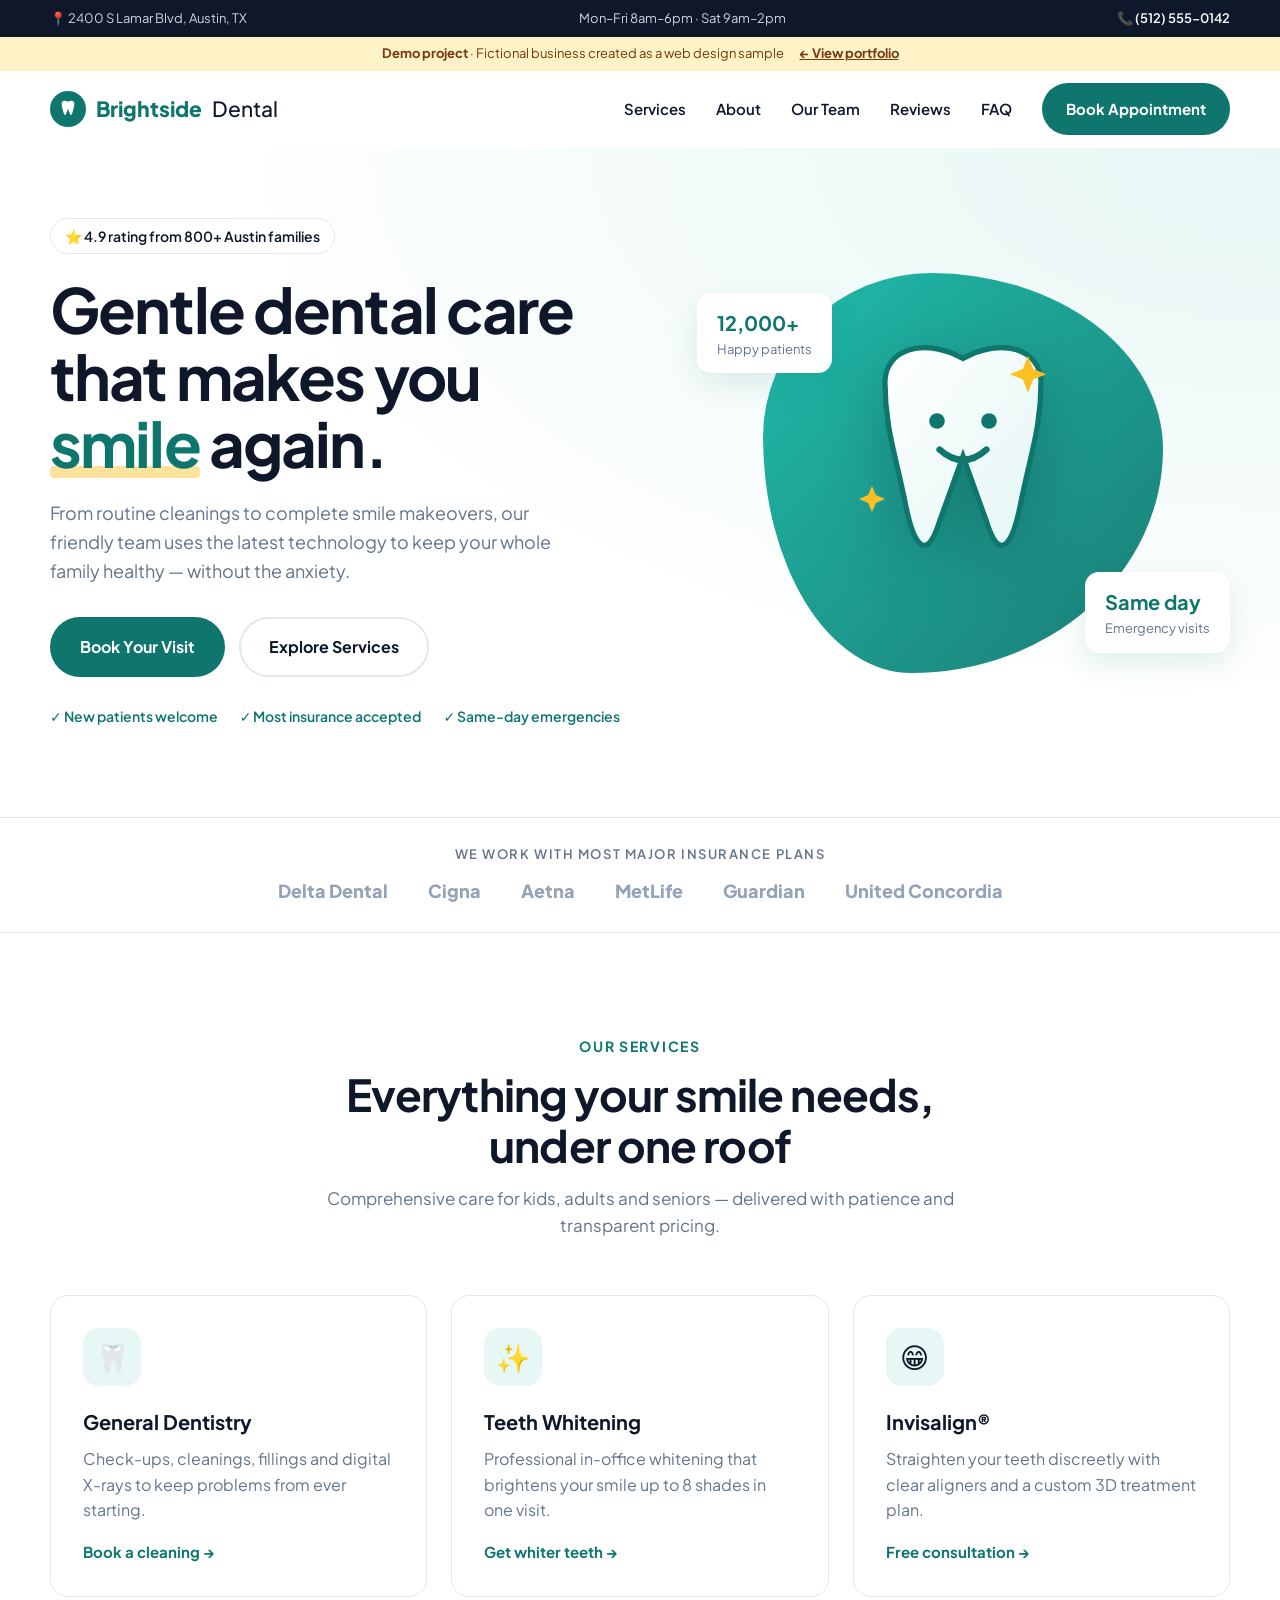
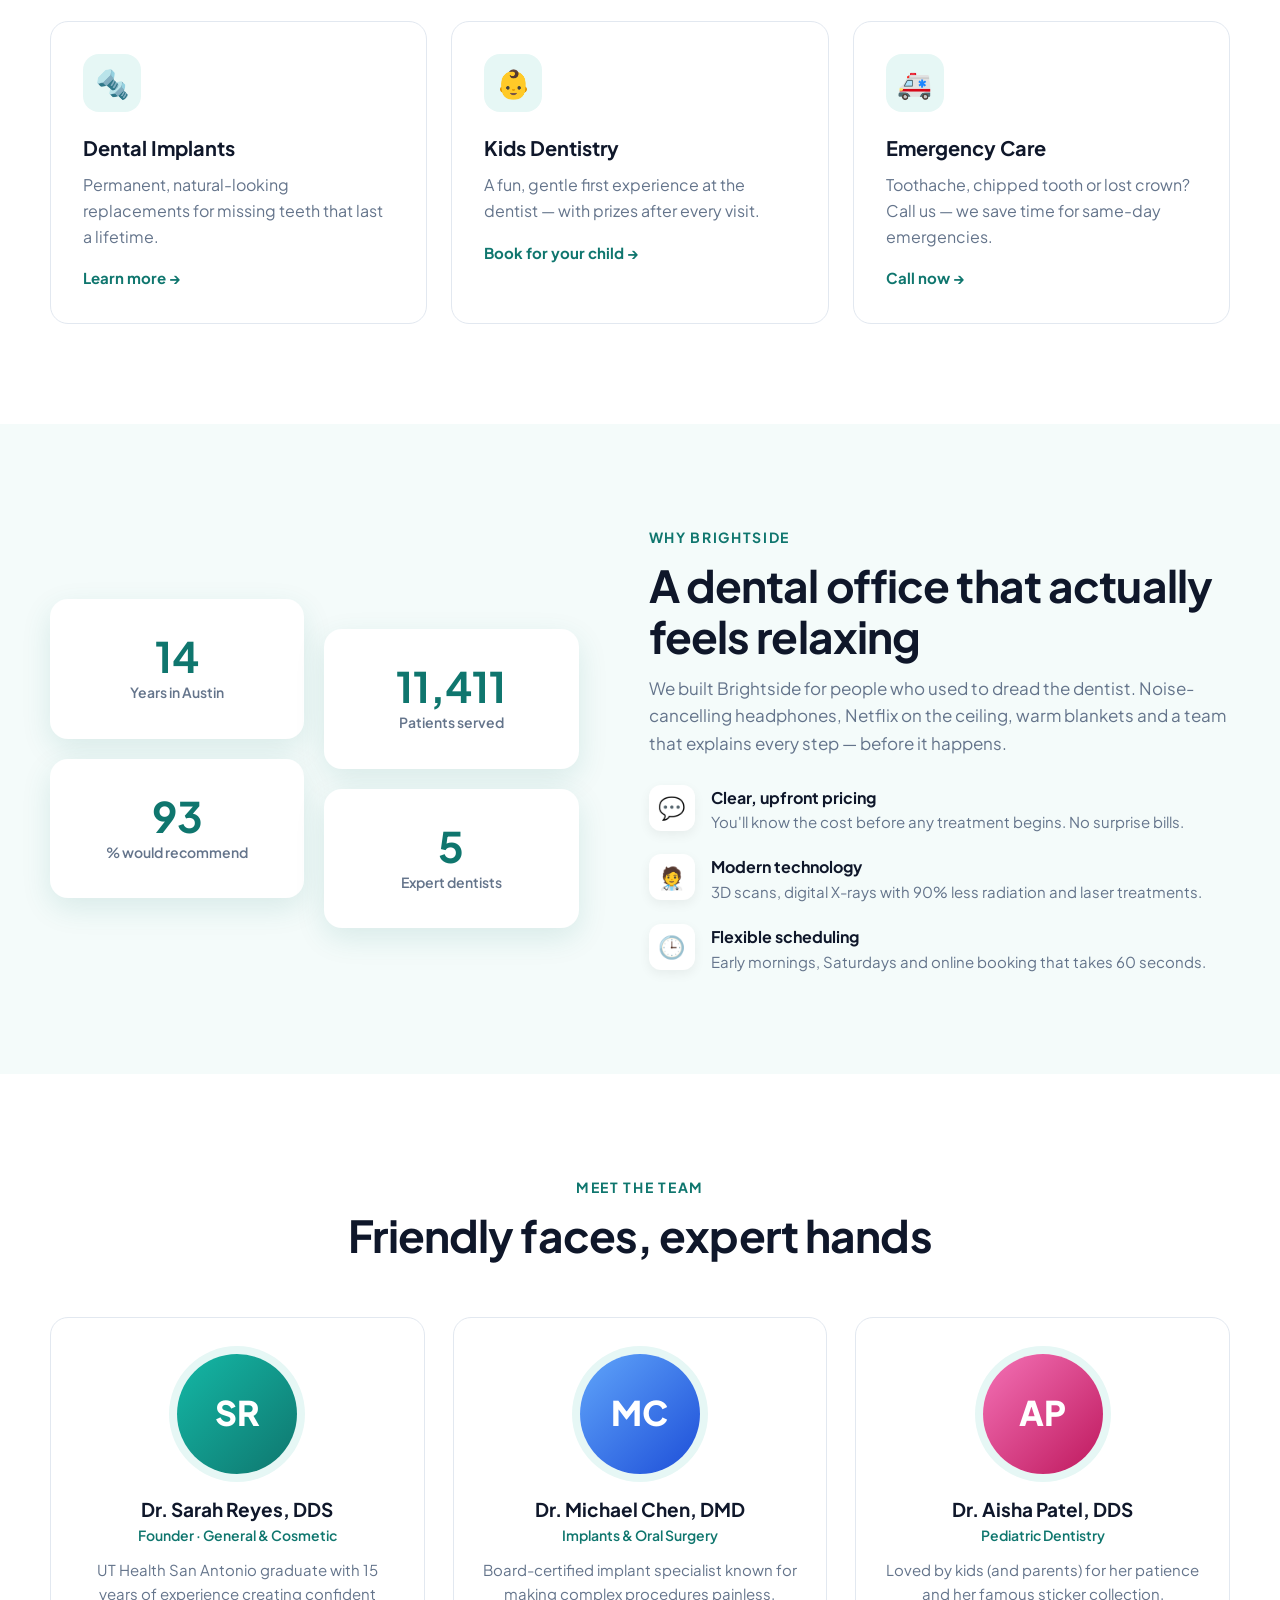
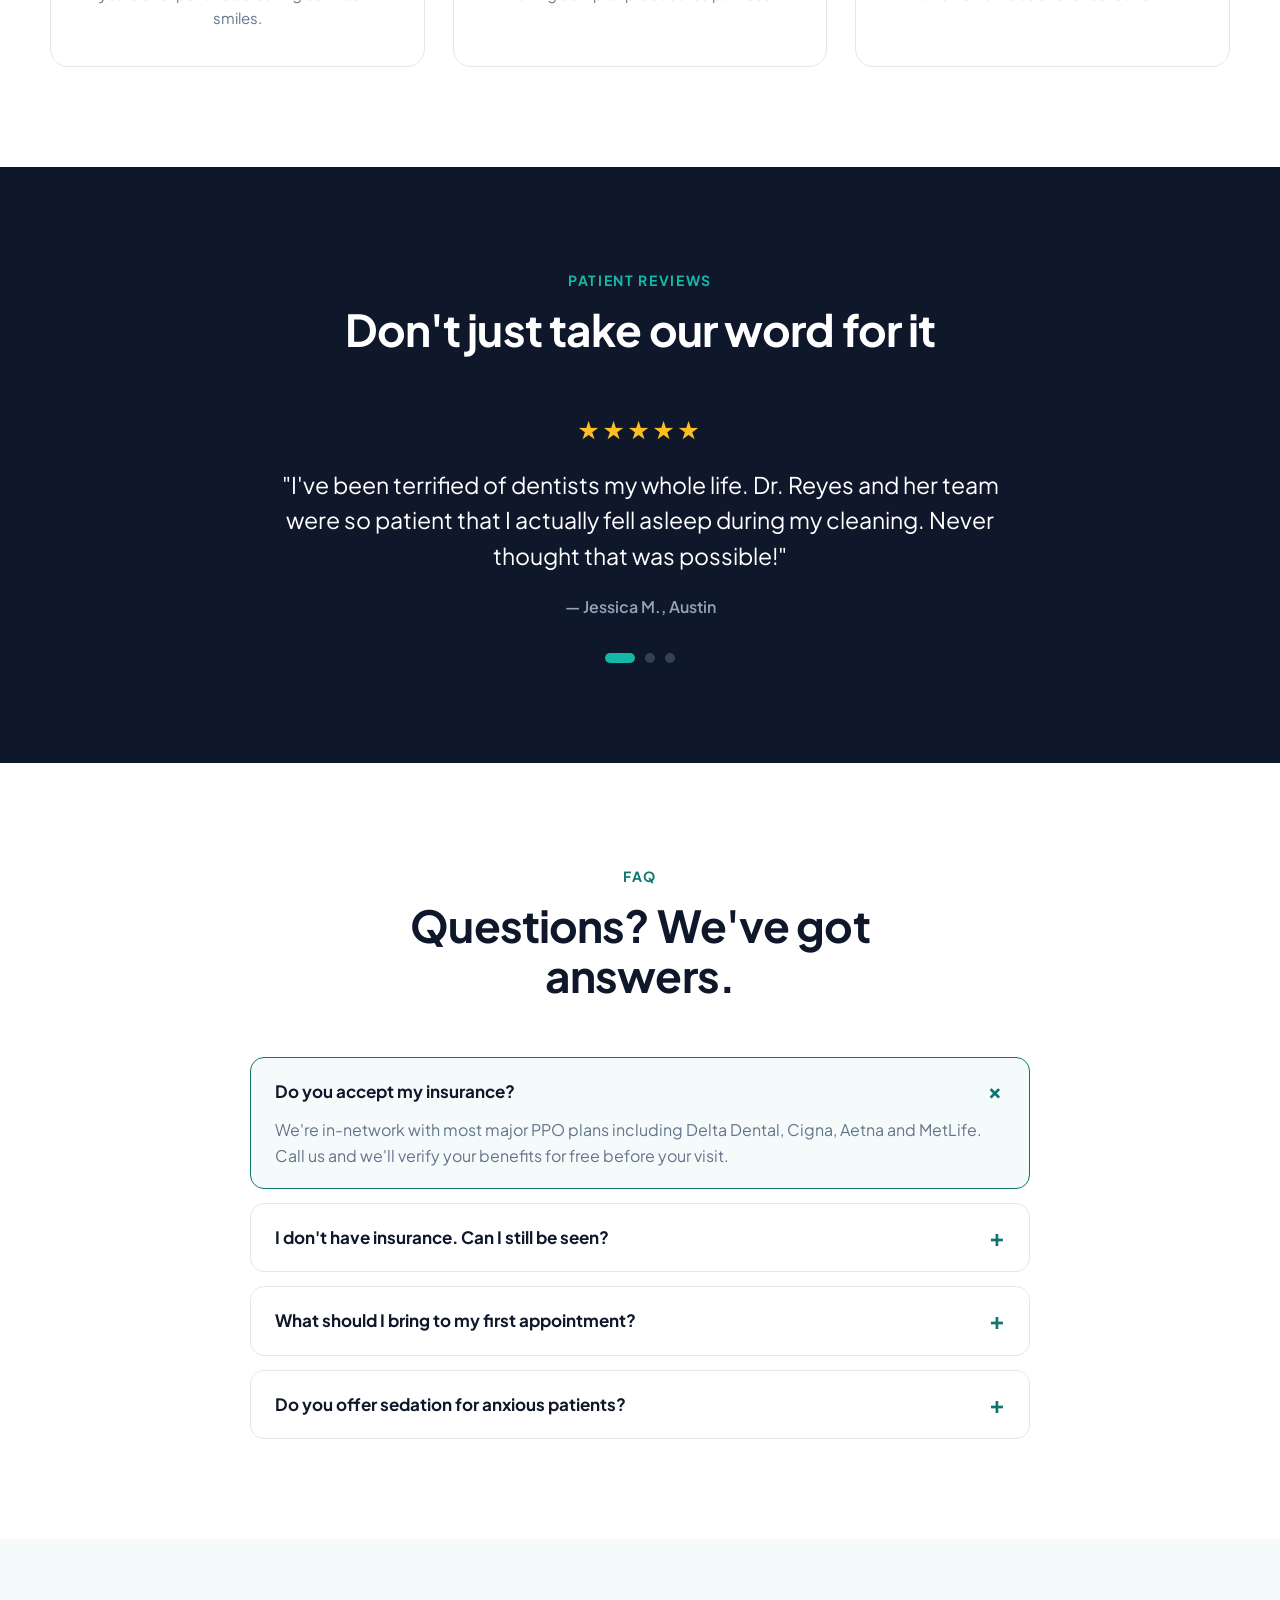
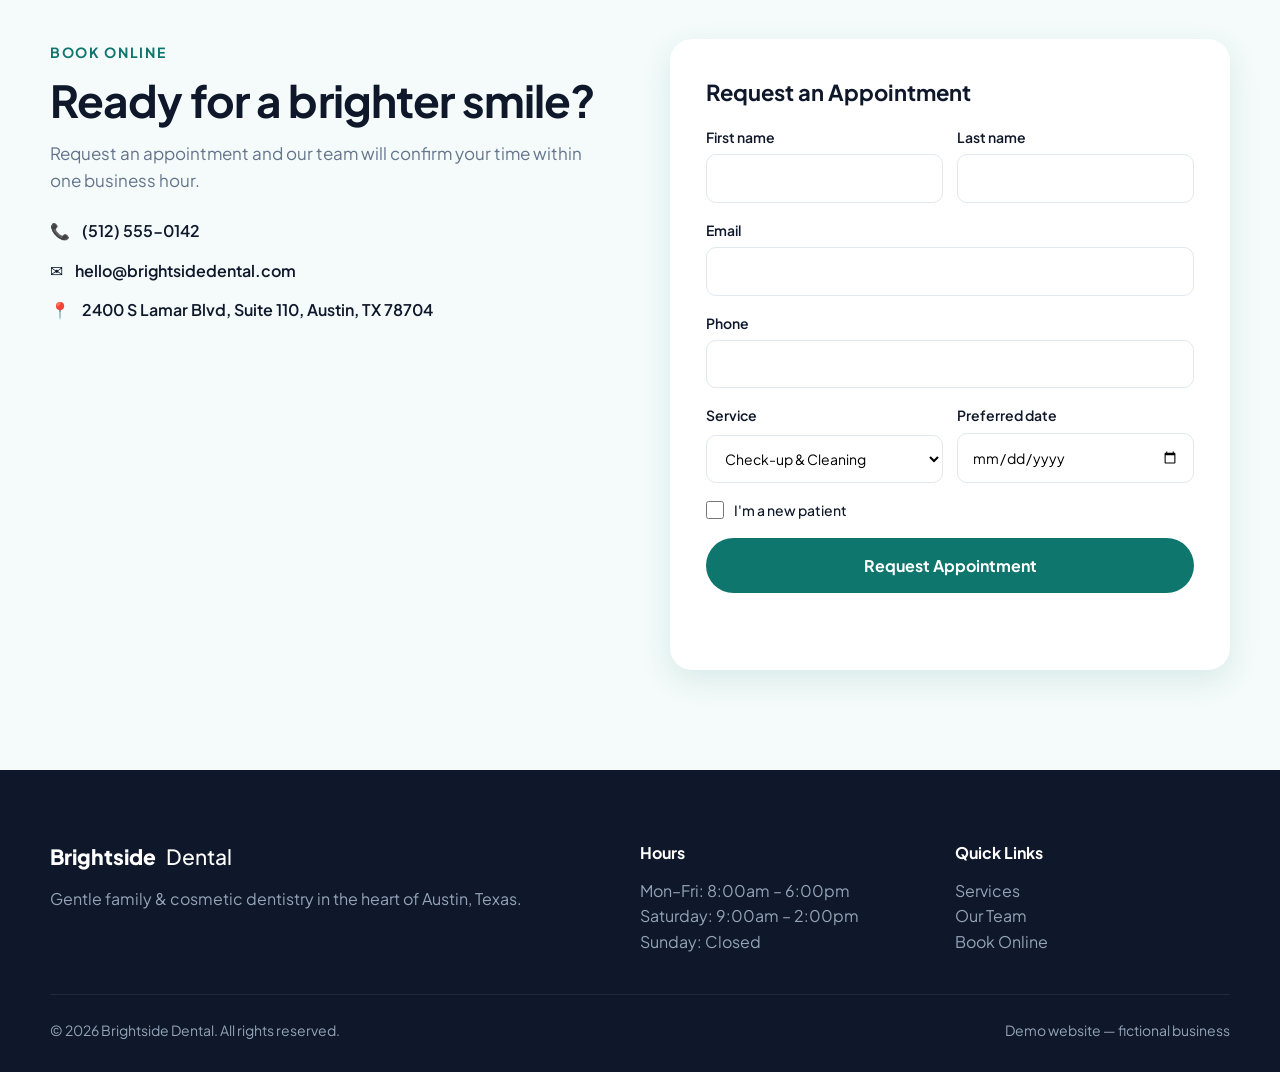
==== webpages/samples/brightside-dental/index.html @ c78c7aba "muestras" ====
<!DOCTYPE html>
<html lang="en">
<head>
  <meta charset="UTF-8">
  <meta name="viewport" content="width=device-width, initial-scale=1.0">
  <title>Brightside Dental (Demo) | Family & Cosmetic Dentist Website Sample</title>
  <meta name="robots" content="noindex">
  <meta name="description" content="Brightside Dental offers gentle family, cosmetic and emergency dentistry in Austin, Texas. Book your visit online today.">
  <link rel="preconnect" href="https://fonts.googleapis.com">
  <link rel="preconnect" href="https://fonts.gstatic.com" crossorigin>
  <link href="https://fonts.googleapis.com/css2?family=Plus+Jakarta+Sans:wght@400;500;600;700;800&display=swap" rel="stylesheet">
  <link rel="stylesheet" href="styles.css">
</head>
<body>

  <!-- Top bar -->
  <div class="topbar">
    <div class="container topbar__inner">
      <span>📍 2400 S Lamar Blvd, Austin, TX</span>
      <span>Mon–Fri 8am–6pm · Sat 9am–2pm</span>
      <a href="tel:+15125550142">📞 (512) 555-0142</a>
    </div>
  </div>

  <!-- Header -->
  <header class="header" id="header">
    <div class="demo-bar">
      <span><strong>Demo project</strong><span class="demo-bar__long"> · Fictional business created as a web design sample</span></span>
      <a href="../index.html">← View portfolio</a>
    </div>
    <div class="container header__inner">
      <a href="#" class="logo">
        <svg viewBox="0 0 40 40" aria-hidden="true"><circle cx="20" cy="20" r="20" fill="currentColor"/><path d="M13 14c0-3 3-4 7-2 4-2 7-1 7 2 0 4-1 6-2 10-1 3-2 4-3 1l-2-5-2 5c-1 3-2 2-3-1-1-4-2-6-2-10z" fill="#fff"/></svg>
        Brightside<span>Dental</span>
      </a>
      <nav class="nav" id="nav">
        <a href="#services">Services</a>
        <a href="#about">About</a>
        <a href="#team">Our Team</a>
        <a href="#reviews">Reviews</a>
        <a href="#faq">FAQ</a>
        <a href="#book" class="btn btn--primary nav__cta">Book Appointment</a>
      </nav>
      <button class="burger" id="burger" aria-label="Open menu" aria-expanded="false">
        <span></span><span></span><span></span>
      </button>
    </div>
  </header>

  <main>
    <!-- Hero -->
    <section class="hero">
      <div class="container hero__inner">
        <div class="hero__text reveal">
          <span class="pill">⭐ 4.9 rating from 800+ Austin families</span>
          <h1>Gentle dental care that makes you <em>smile</em> again.</h1>
          <p>From routine cleanings to complete smile makeovers, our friendly team uses the latest technology to keep your whole family healthy — without the anxiety.</p>
          <div class="hero__actions">
            <a href="#book" class="btn btn--primary btn--lg">Book Your Visit</a>
            <a href="#services" class="btn btn--ghost btn--lg">Explore Services</a>
          </div>
          <ul class="hero__checks">
            <li>✓ New patients welcome</li>
            <li>✓ Most insurance accepted</li>
            <li>✓ Same-day emergencies</li>
          </ul>
        </div>
        <div class="hero__visual reveal">
          <div class="hero__blob"></div>
          <svg class="hero__tooth" viewBox="0 0 200 220" aria-hidden="true">
            <defs>
              <linearGradient id="toothGrad" x1="0" y1="0" x2="1" y2="1">
                <stop offset="0" stop-color="#ffffff"/>
                <stop offset="1" stop-color="#e3f6f5"/>
              </linearGradient>
            </defs>
            <path d="M40 40c0-25 30-35 60-18 30-17 60-7 60 18 0 35-8 55-16 95-6 30-16 45-26 12l-18-50-18 50c-10 33-20 18-26-12-8-40-16-60-16-95z" fill="url(#toothGrad)" stroke="#0f766e" stroke-width="4"/>
            <circle cx="80" cy="70" r="6" fill="#0f766e"/>
            <circle cx="120" cy="70" r="6" fill="#0f766e"/>
            <path d="M82 92q18 16 36 0" fill="none" stroke="#0f766e" stroke-width="5" stroke-linecap="round"/>
            <path d="M150 20l4 10 10 4-10 4-4 10-4-10-10-4 10-4z" fill="#fbbf24"/>
            <path d="M30 120l3 7 7 3-7 3-3 7-3-7-7-3 7-3z" fill="#fbbf24"/>
          </svg>
          <div class="float-card float-card--1">
            <strong>12,000+</strong><span>Happy patients</span>
          </div>
          <div class="float-card float-card--2">
            <strong>Same day</strong><span>Emergency visits</span>
          </div>
        </div>
      </div>
    </section>

    <!-- Logos / insurance -->
    <section class="insurers">
      <div class="container">
        <p>We work with most major insurance plans</p>
        <div class="insurers__list">
          <span>Delta Dental</span><span>Cigna</span><span>Aetna</span><span>MetLife</span><span>Guardian</span><span>United Concordia</span>
        </div>
      </div>
    </section>

    <!-- Services -->
    <section class="section" id="services">
      <div class="container">
        <div class="section__head reveal">
          <span class="eyebrow">Our Services</span>
          <h2>Everything your smile needs, under one roof</h2>
          <p>Comprehensive care for kids, adults and seniors — delivered with patience and transparent pricing.</p>
        </div>
        <div class="services">
          <article class="service reveal">
            <div class="service__icon">🦷</div>
            <h3>General Dentistry</h3>
            <p>Check-ups, cleanings, fillings and digital X-rays to keep problems from ever starting.</p>
            <a href="#book">Book a cleaning →</a>
          </article>
          <article class="service reveal">
            <div class="service__icon">✨</div>
            <h3>Teeth Whitening</h3>
            <p>Professional in-office whitening that brightens your smile up to 8 shades in one visit.</p>
            <a href="#book">Get whiter teeth →</a>
          </article>
          <article class="service reveal">
            <div class="service__icon">😁</div>
            <h3>Invisalign®</h3>
            <p>Straighten your teeth discreetly with clear aligners and a custom 3D treatment plan.</p>
            <a href="#book">Free consultation →</a>
          </article>
          <article class="service reveal">
            <div class="service__icon">🔩</div>
            <h3>Dental Implants</h3>
            <p>Permanent, natural-looking replacements for missing teeth that last a lifetime.</p>
            <a href="#book">Learn more →</a>
          </article>
          <article class="service reveal">
            <div class="service__icon">👶</div>
            <h3>Kids Dentistry</h3>
            <p>A fun, gentle first experience at the dentist — with prizes after every visit.</p>
            <a href="#book">Book for your child →</a>
          </article>
          <article class="service reveal">
            <div class="service__icon">🚑</div>
            <h3>Emergency Care</h3>
            <p>Toothache, chipped tooth or lost crown? Call us — we save time for same-day emergencies.</p>
            <a href="tel:+15125550142">Call now →</a>
          </article>
        </div>
      </div>
    </section>

    <!-- About -->
    <section class="section section--tint" id="about">
      <div class="container about">
        <div class="about__stats reveal">
          <div class="stat"><strong data-count="15">0</strong><span>Years in Austin</span></div>
          <div class="stat"><strong data-count="12000">0</strong><span>Patients served</span></div>
          <div class="stat"><strong data-count="98">0</strong><span>% would recommend</span></div>
          <div class="stat"><strong data-count="6">0</strong><span>Expert dentists</span></div>
        </div>
        <div class="about__text reveal">
          <span class="eyebrow">Why Brightside</span>
          <h2>A dental office that actually feels relaxing</h2>
          <p>We built Brightside for people who used to dread the dentist. Noise-cancelling headphones, Netflix on the ceiling, warm blankets and a team that explains every step — before it happens.</p>
          <ul class="features">
            <li><span>💬</span><div><strong>Clear, upfront pricing</strong><p>You'll know the cost before any treatment begins. No surprise bills.</p></div></li>
            <li><span>🧑‍⚕️</span><div><strong>Modern technology</strong><p>3D scans, digital X-rays with 90% less radiation and laser treatments.</p></div></li>
            <li><span>🕒</span><div><strong>Flexible scheduling</strong><p>Early mornings, Saturdays and online booking that takes 60 seconds.</p></div></li>
          </ul>
        </div>
      </div>
    </section>

    <!-- Team -->
    <section class="section" id="team">
      <div class="container">
        <div class="section__head reveal">
          <span class="eyebrow">Meet the Team</span>
          <h2>Friendly faces, expert hands</h2>
        </div>
        <div class="team">
          <article class="member reveal">
            <div class="member__avatar" style="--c1:#14b8a6;--c2:#0f766e">SR</div>
            <h3>Dr. Sarah Reyes, DDS</h3>
            <span>Founder · General & Cosmetic</span>
            <p>UT Health San Antonio graduate with 15 years of experience creating confident smiles.</p>
          </article>
          <article class="member reveal">
            <div class="member__avatar" style="--c1:#60a5fa;--c2:#1d4ed8">MC</div>
            <h3>Dr. Michael Chen, DMD</h3>
            <span>Implants & Oral Surgery</span>
            <p>Board-certified implant specialist known for making complex procedures painless.</p>
          </article>
          <article class="member reveal">
            <div class="member__avatar" style="--c1:#f472b6;--c2:#be185d">AP</div>
            <h3>Dr. Aisha Patel, DDS</h3>
            <span>Pediatric Dentistry</span>
            <p>Loved by kids (and parents) for her patience and her famous sticker collection.</p>
          </article>
        </div>
      </div>
    </section>

    <!-- Reviews -->
    <section class="section section--dark" id="reviews">
      <div class="container">
        <div class="section__head reveal">
          <span class="eyebrow">Patient Reviews</span>
          <h2>Don't just take our word for it</h2>
        </div>
        <div class="slider reveal">
          <div class="slider__track" id="sliderTrack">
            <blockquote class="review">
              <div class="stars">★★★★★</div>
              <p>"I've been terrified of dentists my whole life. Dr. Reyes and her team were so patient that I actually fell asleep during my cleaning. Never thought that was possible!"</p>
              <cite>— Jessica M., Austin</cite>
            </blockquote>
            <blockquote class="review">
              <div class="stars">★★★★★</div>
              <p>"Chipped a tooth on a Saturday morning and they got me in within two hours. Professional, fast and the repair looks perfect."</p>
              <cite>— David R., Round Rock</cite>
            </blockquote>
            <blockquote class="review">
              <div class="stars">★★★★★</div>
              <p>"My kids actually ask when their next dentist visit is. Dr. Patel is amazing with children. Highly recommend for families!"</p>
              <cite>— Amanda K., South Austin</cite>
            </blockquote>
          </div>
          <div class="slider__dots" id="sliderDots"></div>
        </div>
      </div>
    </section>

    <!-- FAQ -->
    <section class="section" id="faq">
      <div class="container container--narrow">
        <div class="section__head reveal">
          <span class="eyebrow">FAQ</span>
          <h2>Questions? We've got answers.</h2>
        </div>
        <div class="faq reveal">
          <details open>
            <summary>Do you accept my insurance?</summary>
            <p>We're in-network with most major PPO plans including Delta Dental, Cigna, Aetna and MetLife. Call us and we'll verify your benefits for free before your visit.</p>
          </details>
          <details>
            <summary>I don't have insurance. Can I still be seen?</summary>
            <p>Absolutely. Our Brightside Membership Plan costs $29/month and includes two cleanings, exams, X-rays and 20% off all other treatments.</p>
          </details>
          <details>
            <summary>What should I bring to my first appointment?</summary>
            <p>A photo ID, your insurance card (if any) and a list of medications. You can also fill out your forms online after booking to save time.</p>
          </details>
          <details>
            <summary>Do you offer sedation for anxious patients?</summary>
            <p>Yes. We offer nitrous oxide ("laughing gas") and oral sedation options so you can stay calm and comfortable throughout your treatment.</p>
          </details>
        </div>
      </div>
    </section>

    <!-- Booking -->
    <section class="section section--tint" id="book">
      <div class="container booking">
        <div class="booking__info reveal">
          <span class="eyebrow">Book Online</span>
          <h2>Ready for a brighter smile?</h2>
          <p>Request an appointment and our team will confirm your time within one business hour.</p>
          <ul class="contact-list">
            <li><span>📞</span><a href="tel:+15125550142">(512) 555-0142</a></li>
            <li><span>✉️</span><a href="mailto:hello@brightsidedental.com">hello@brightsidedental.com</a></li>
            <li><span>📍</span>2400 S Lamar Blvd, Suite 110, Austin, TX 78704</li>
          </ul>
          <iframe class="map" title="Brightside Dental location" loading="lazy" src="https://maps.google.com/maps?q=2400%20S%20Lamar%20Blvd%20Austin%20TX&z=14&output=embed"></iframe>
        </div>
        <form class="form reveal" id="bookingForm" novalidate>
          <h3>Request an Appointment</h3>
          <div class="form__row">
            <label>First name<input type="text" name="first" required></label>
            <label>Last name<input type="text" name="last" required></label>
          </div>
          <label>Email<input type="email" name="email" required></label>
          <label>Phone<input type="tel" name="phone" required></label>
          <div class="form__row">
            <label>Service
              <select name="service">
                <option>Check-up & Cleaning</option>
                <option>Teeth Whitening</option>
                <option>Invisalign Consultation</option>
                <option>Dental Implants</option>
                <option>Kids Dentistry</option>
                <option>Emergency</option>
              </select>
            </label>
            <label>Preferred date<input type="date" name="date"></label>
          </div>
          <label class="check"><input type="checkbox" name="new"> I'm a new patient</label>
          <button type="submit" class="btn btn--primary btn--lg btn--block">Request Appointment</button>
          <p class="form__msg" id="formMsg" role="status"></p>
        </form>
      </div>
    </section>
  </main>

  <footer class="footer">
    <div class="container footer__inner">
      <div>
        <a href="#" class="logo logo--light">Brightside<span>Dental</span></a>
        <p>Gentle family & cosmetic dentistry in the heart of Austin, Texas.</p>
      </div>
      <div>
        <h4>Hours</h4>
        <p>Mon–Fri: 8:00am – 6:00pm<br>Saturday: 9:00am – 2:00pm<br>Sunday: Closed</p>
      </div>
      <div>
        <h4>Quick Links</h4>
        <p><a href="#services">Services</a><br><a href="#team">Our Team</a><br><a href="#book">Book Online</a></p>
      </div>
    </div>
    <div class="container footer__bottom">
      <span>© <span id="year"></span> Brightside Dental. All rights reserved.</span>
      <span>Demo website — fictional business</span>
    </div>
  </footer>

  <a href="#book" class="mobile-cta">Book Appointment</a>

  <script src="script.js"></script>
</body>
</html>
---- webpages/samples/brightside-dental/styles.css ----
:root {
  --primary: #0f766e;
  --primary-light: #14b8a6;
  --primary-soft: #e6f7f5;
  --accent: #fbbf24;
  --ink: #0f172a;
  --muted: #64748b;
  --line: #e2e8f0;
  --bg: #ffffff;
  --tint: #f4fbfa;
  --radius: 18px;
  --shadow: 0 10px 30px rgba(15, 118, 110, 0.12);
}

*, *::before, *::after { box-sizing: border-box; margin: 0; padding: 0; }
html { scroll-behavior: smooth; scroll-padding-top: 114px; }
body {
  font-family: "Plus Jakarta Sans", system-ui, sans-serif;
  color: var(--ink);
  background: var(--bg);
  line-height: 1.6;
  -webkit-font-smoothing: antialiased;
}
img, svg { display: block; max-width: 100%; }
a { color: inherit; text-decoration: none; }

.container { width: min(1180px, 100% - 40px); margin-inline: auto; }
.container--narrow { width: min(780px, 100% - 40px); }

/* Buttons */
.btn {
  display: inline-flex; align-items: center; justify-content: center;
  padding: 12px 22px; border-radius: 999px; font-weight: 700; font-size: 15px;
  border: 2px solid transparent; cursor: pointer; transition: .25s; font-family: inherit;
}
.btn--primary { background: var(--primary); color: #fff; }
.btn--primary:hover { background: #0b5e58; transform: translateY(-2px); box-shadow: var(--shadow); }
.btn--ghost { border-color: var(--line); background: #fff; }
.btn--ghost:hover { border-color: var(--primary); color: var(--primary); }
.btn--lg { padding: 15px 28px; font-size: 16px; }
.btn--block { width: 100%; }

/* Demo notice */
.demo-bar { display: flex; justify-content: center; align-items: center; gap: 16px; min-height: 34px; padding: 6px 16px; background: #fef3c7; color: #78350f; font-size: 13px; text-align: center; }
.demo-bar a { font-weight: 700; text-decoration: underline; white-space: nowrap; }

/* Top bar */
.topbar { background: var(--ink); color: #cbd5e1; font-size: 13px; }
.topbar__inner { display: flex; justify-content: space-between; gap: 16px; padding: 8px 0; flex-wrap: wrap; }
.topbar a { color: #fff; font-weight: 600; }

/* Header */
.header { position: sticky; top: 0; z-index: 50; background: rgba(255,255,255,.9); backdrop-filter: blur(12px); border-bottom: 1px solid transparent; transition: .3s; }
.header.scrolled { border-color: var(--line); box-shadow: 0 4px 20px rgba(0,0,0,.05); }
.header__inner { display: flex; align-items: center; justify-content: space-between; height: 76px; }
.logo { display: flex; align-items: center; gap: 10px; font-weight: 800; font-size: 21px; color: var(--primary); }
.logo svg { width: 36px; height: 36px; }
.logo span { color: var(--ink); font-weight: 500; }
.logo--light, .logo--light span { color: #fff; }
.nav { display: flex; align-items: center; gap: 30px; font-weight: 600; font-size: 15px; }
.nav a:not(.btn):hover { color: var(--primary); }
.burger { display: none; background: none; border: 0; cursor: pointer; padding: 8px; }
.burger span { display: block; width: 24px; height: 2px; background: var(--ink); margin: 5px 0; transition: .3s; }
.burger.open span:nth-child(1) { transform: translateY(7px) rotate(45deg); }
.burger.open span:nth-child(2) { opacity: 0; }
.burger.open span:nth-child(3) { transform: translateY(-7px) rotate(-45deg); }

/* Hero */
.hero { padding: 70px 0 90px; background: radial-gradient(ellipse at top right, var(--primary-soft), transparent 60%); overflow: hidden; }
.hero__inner { display: grid; grid-template-columns: 1.1fr 1fr; gap: 60px; align-items: center; }
.pill { display: inline-block; background: #fff; border: 1px solid var(--line); padding: 6px 14px; border-radius: 999px; font-size: 14px; font-weight: 600; margin-bottom: 22px; }
.hero h1 { font-size: clamp(38px, 5.2vw, 62px); line-height: 1.08; letter-spacing: -0.03em; margin-bottom: 22px; position: relative; z-index: 0; }
.hero h1 em { font-style: normal; color: var(--primary); position: relative; }
.hero h1 em::after { content: ""; position: absolute; left: 0; right: 0; bottom: 4px; height: 12px; background: var(--accent); opacity: .45; z-index: -1; border-radius: 4px; }
.hero p { font-size: 18px; color: var(--muted); max-width: 540px; margin-bottom: 32px; }
.hero__actions { display: flex; gap: 14px; flex-wrap: wrap; margin-bottom: 28px; }
.hero__checks { display: flex; gap: 22px; flex-wrap: wrap; list-style: none; font-weight: 600; font-size: 14px; color: var(--primary); }
.hero__visual { position: relative; display: grid; place-items: center; min-height: 440px; }
.hero__blob { position: absolute; width: 400px; height: 400px; background: linear-gradient(135deg, var(--primary-light), var(--primary)); border-radius: 42% 58% 63% 37% / 41% 44% 56% 59%; animation: morph 10s ease-in-out infinite; opacity: .95; }
.hero__tooth { position: relative; width: 260px; animation: float 5s ease-in-out infinite; filter: drop-shadow(0 20px 30px rgba(0,0,0,.18)); }
.float-card { position: absolute; background: #fff; padding: 14px 20px; border-radius: 14px; box-shadow: var(--shadow); display: flex; flex-direction: column; animation: float 6s ease-in-out infinite; }
.float-card strong { font-size: 20px; color: var(--primary); }
.float-card span { font-size: 13px; color: var(--muted); }
.float-card--1 { top: 40px; left: 0; }
.float-card--2 { bottom: 40px; right: 0; animation-delay: -3s; }

@keyframes morph {
  0%, 100% { border-radius: 42% 58% 63% 37% / 41% 44% 56% 59%; }
  50% { border-radius: 58% 42% 37% 63% / 56% 59% 41% 44%; }
}
@keyframes float { 0%, 100% { transform: translateY(0); } 50% { transform: translateY(-14px); } }

/* Insurers */
.insurers { border-block: 1px solid var(--line); padding: 26px 0; text-align: center; }
.insurers p { font-size: 13px; text-transform: uppercase; letter-spacing: .12em; color: var(--muted); margin-bottom: 12px; font-weight: 600; }
.insurers__list { display: flex; justify-content: center; gap: 40px; flex-wrap: wrap; font-weight: 800; font-size: 18px; color: #94a3b8; }

/* Sections */
.section { padding: 100px 0; }
.section--tint { background: var(--tint); }
.section--dark { background: var(--ink); color: #fff; }
.section__head { text-align: center; max-width: 640px; margin: 0 auto 56px; }
.eyebrow { display: inline-block; color: var(--primary); font-weight: 700; font-size: 14px; text-transform: uppercase; letter-spacing: .12em; margin-bottom: 12px; }
.section--dark .eyebrow { color: var(--primary-light); }
h2 { font-size: clamp(30px, 3.6vw, 44px); line-height: 1.15; letter-spacing: -0.02em; margin-bottom: 14px; }
.section__head p { color: var(--muted); font-size: 17px; }

/* Services */
.services { display: grid; grid-template-columns: repeat(3, 1fr); gap: 24px; }
.service { padding: 32px; border: 1px solid var(--line); border-radius: var(--radius); transition: .3s; background: #fff; }
.service:hover { transform: translateY(-6px); box-shadow: var(--shadow); border-color: transparent; }
.service__icon { width: 58px; height: 58px; display: grid; place-items: center; font-size: 28px; background: var(--primary-soft); border-radius: 16px; margin-bottom: 20px; }
.service h3 { font-size: 20px; margin-bottom: 8px; }
.service p { color: var(--muted); margin-bottom: 16px; }
.service a { font-weight: 700; color: var(--primary); font-size: 15px; }

/* About */
.about { display: grid; grid-template-columns: 1fr 1.1fr; gap: 70px; align-items: center; }
.about__stats { display: grid; grid-template-columns: 1fr 1fr; gap: 20px; }
.stat { background: #fff; padding: 34px 24px; border-radius: var(--radius); box-shadow: var(--shadow); text-align: center; }
.stat:nth-child(even) { transform: translateY(30px); }
.stat strong { display: block; font-size: 42px; color: var(--primary); line-height: 1.1; }
.stat span { color: var(--muted); font-weight: 600; font-size: 14px; }
.about__text > p { color: var(--muted); font-size: 17px; margin-bottom: 28px; }
.features { list-style: none; display: grid; gap: 20px; }
.features li { display: flex; gap: 16px; }
.features li > span { flex: none; width: 46px; height: 46px; display: grid; place-items: center; background: #fff; border-radius: 12px; font-size: 22px; box-shadow: 0 4px 12px rgba(0,0,0,.06); }
.features p { color: var(--muted); font-size: 15px; }

/* Team */
.team { display: grid; grid-template-columns: repeat(3, 1fr); gap: 28px; }
.member { text-align: center; padding: 36px 28px; border-radius: var(--radius); border: 1px solid var(--line); }
.member__avatar { width: 120px; height: 120px; margin: 0 auto 20px; border-radius: 50%; display: grid; place-items: center; font-size: 34px; font-weight: 800; color: #fff; background: linear-gradient(135deg, var(--c1), var(--c2)); box-shadow: 0 0 0 8px var(--primary-soft); }
.member h3 { font-size: 19px; }
.member span { display: block; color: var(--primary); font-weight: 600; font-size: 14px; margin-bottom: 12px; }
.member p { color: var(--muted); font-size: 15px; }

/* Reviews slider */
.slider { max-width: 760px; margin: 0 auto; overflow: hidden; }
.slider__track { display: flex; transition: transform .6s cubic-bezier(.65,0,.35,1); }
.review { flex: 0 0 100%; text-align: center; padding: 0 20px; }
.stars { color: var(--accent); font-size: 24px; letter-spacing: 4px; margin-bottom: 18px; }
.review p { font-size: clamp(18px, 2.2vw, 23px); line-height: 1.55; margin-bottom: 20px; }
.review cite { color: #94a3b8; font-style: normal; font-weight: 600; }
.slider__dots { display: flex; justify-content: center; gap: 10px; margin-top: 34px; }
.slider__dots button { width: 10px; height: 10px; border-radius: 999px; border: 0; background: #334155; cursor: pointer; transition: .3s; }
.slider__dots button.active { width: 30px; background: var(--primary-light); }

/* FAQ */
.faq { display: grid; gap: 14px; }
.faq details { border: 1px solid var(--line); border-radius: 14px; padding: 20px 24px; transition: .3s; }
.faq details[open] { border-color: var(--primary); background: var(--tint); }
.faq summary { font-weight: 700; font-size: 17px; cursor: pointer; list-style: none; display: flex; justify-content: space-between; gap: 12px; }
.faq summary::-webkit-details-marker { display: none; }
.faq summary::after { content: "+"; font-size: 24px; line-height: 1; color: var(--primary); transition: .3s; }
.faq details[open] summary::after { transform: rotate(45deg); }
.faq details p { color: var(--muted); margin-top: 12px; }

/* Booking */
.booking { display: grid; grid-template-columns: 1fr 1fr; gap: 60px; align-items: start; }
.booking__info > p { color: var(--muted); font-size: 17px; margin-bottom: 24px; }
.contact-list { list-style: none; display: grid; gap: 14px; margin-bottom: 26px; font-weight: 600; }
.contact-list li { display: flex; gap: 12px; align-items: center; }
.contact-list a:hover { color: var(--primary); }
.map { width: 100%; height: 240px; border: 0; border-radius: var(--radius); }
.form { background: #fff; padding: 36px; border-radius: 22px; box-shadow: var(--shadow); display: grid; gap: 16px; }
.form h3 { font-size: 22px; }
.form label { display: grid; gap: 6px; font-weight: 600; font-size: 14px; }
.form input, .form select { font: inherit; font-weight: 400; padding: 12px 14px; border: 1.5px solid var(--line); border-radius: 10px; background: #fff; transition: .2s; width: 100%; }
.form input:focus, .form select:focus { outline: none; border-color: var(--primary); box-shadow: 0 0 0 4px var(--primary-soft); }
.form input.invalid { border-color: #ef4444; }
.form__row { display: grid; grid-template-columns: 1fr 1fr; gap: 14px; }
.form .check { display: flex; align-items: center; gap: 10px; font-weight: 500; }
.form .check input { width: 18px; height: 18px; accent-color: var(--primary); }
.form__msg { text-align: center; font-weight: 600; min-height: 1.6em; }
.form__msg.ok { color: var(--primary); }
.form__msg.err { color: #ef4444; }

/* Footer */
.footer { background: var(--ink); color: #94a3b8; padding: 70px 0 30px; }
.footer__inner { display: grid; grid-template-columns: 2fr 1fr 1fr; gap: 40px; padding-bottom: 40px; border-bottom: 1px solid #1e293b; }
.footer .logo { margin-bottom: 12px; }
.footer h4 { color: #fff; margin-bottom: 12px; }
.footer a:hover { color: #fff; }
.footer__bottom { display: flex; justify-content: space-between; gap: 12px; flex-wrap: wrap; padding-top: 24px; font-size: 14px; }

.mobile-cta { display: none; }

/* Reveal on scroll */
.reveal { opacity: 0; transform: translateY(30px); transition: opacity .8s ease, transform .8s ease; }
.reveal.visible { opacity: 1; transform: none; }

/* Responsive */
@media (max-width: 960px) {
  .hero__inner, .about, .booking { grid-template-columns: 1fr; }
  .hero__visual { min-height: 380px; }
  .hero__blob { width: 320px; height: 320px; }
  .services, .team { grid-template-columns: 1fr 1fr; }
  .footer__inner { grid-template-columns: 1fr 1fr; }
  .footer__inner > div:first-child { grid-column: 1 / -1; }
}

@media (max-width: 760px) {
  .topbar__inner span:nth-child(2) { display: none; }
  .demo-bar__long { display: none; }
  .burger { display: block; }
  .nav {
    position: fixed; inset: 110px 0 auto 0; background: #fff; flex-direction: column; align-items: stretch;
    gap: 0; padding: 12px 20px 24px; border-bottom: 1px solid var(--line);
    opacity: 0; visibility: hidden; transform: translateY(-12px);
    transition: opacity .3s ease, transform .3s ease, visibility .3s;
    box-shadow: 0 20px 30px rgba(0,0,0,.08);
  }
  .nav.open { opacity: 1; visibility: visible; transform: none; }
  .nav a:not(.btn) { padding: 14px 0; border-bottom: 1px solid var(--line); }
  .nav__cta { margin-top: 16px; }
  .section { padding: 72px 0; }
  .services, .team, .form__row { grid-template-columns: 1fr; }
  .stat:nth-child(even) { transform: none; }
  .form { padding: 26px 20px; }
  .footer__inner { grid-template-columns: 1fr; }
  .footer { padding-bottom: 90px; }
  .mobile-cta {
    display: block; position: fixed; left: 16px; right: 16px; bottom: 16px; z-index: 40;
    background: var(--primary); color: #fff; text-align: center; padding: 15px; border-radius: 999px;
    font-weight: 700; box-shadow: 0 10px 30px rgba(0,0,0,.25);
  }
}

@media (prefers-reduced-motion: reduce) {
  *, *::before, *::after { animation: none !important; transition: none !important; }
  .reveal { opacity: 1; transform: none; }
}
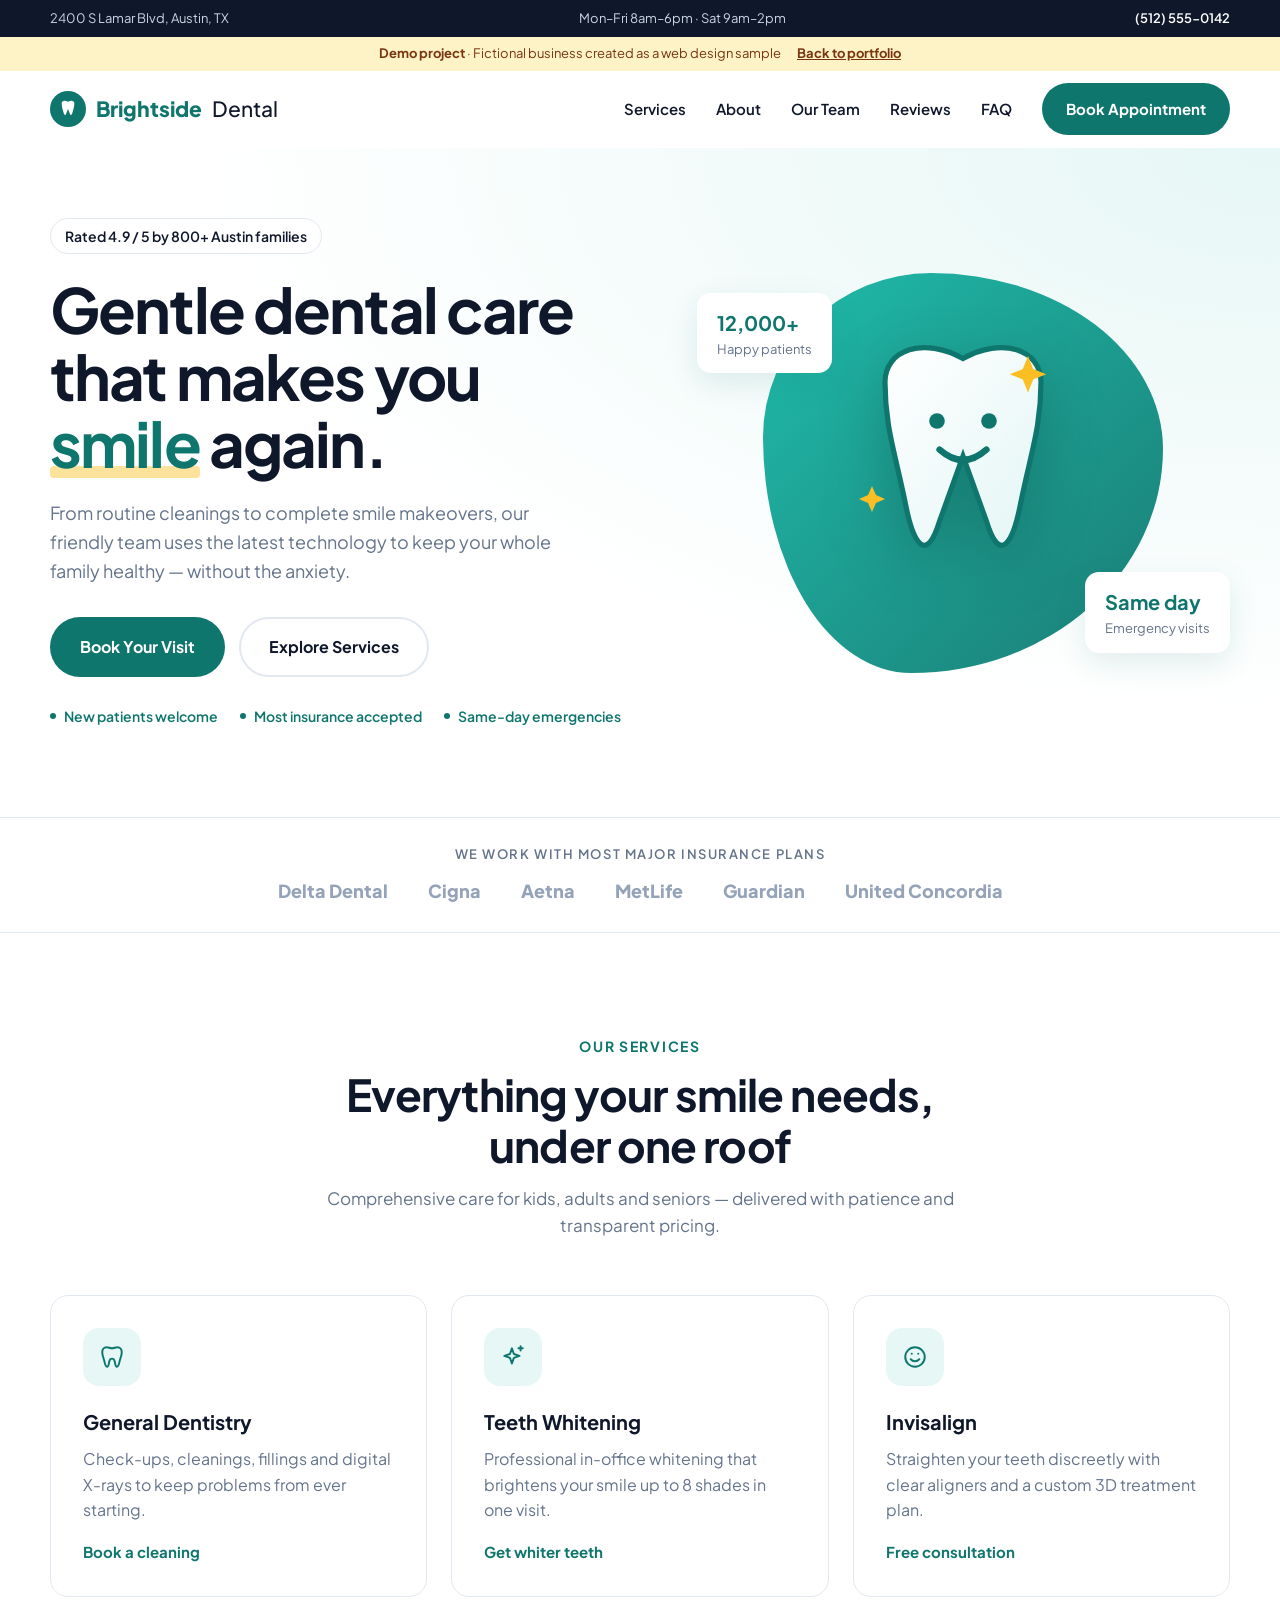
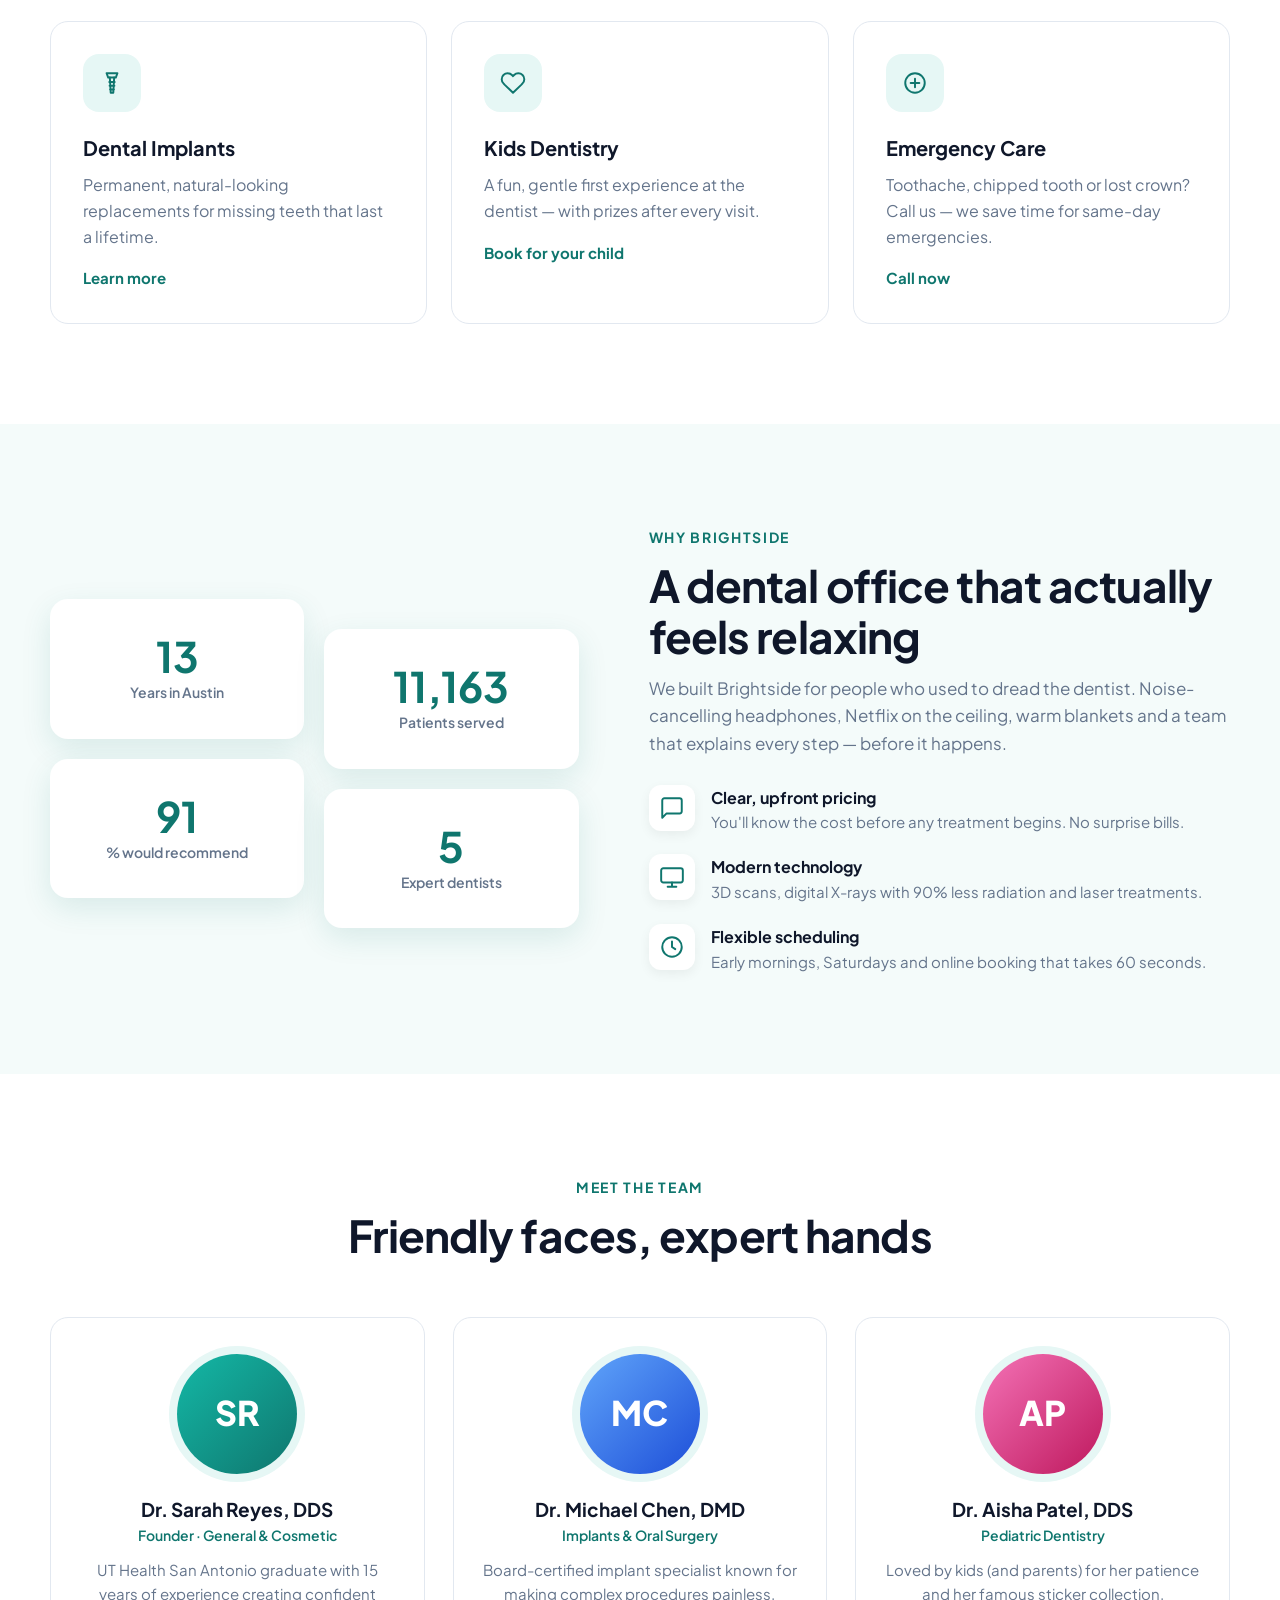
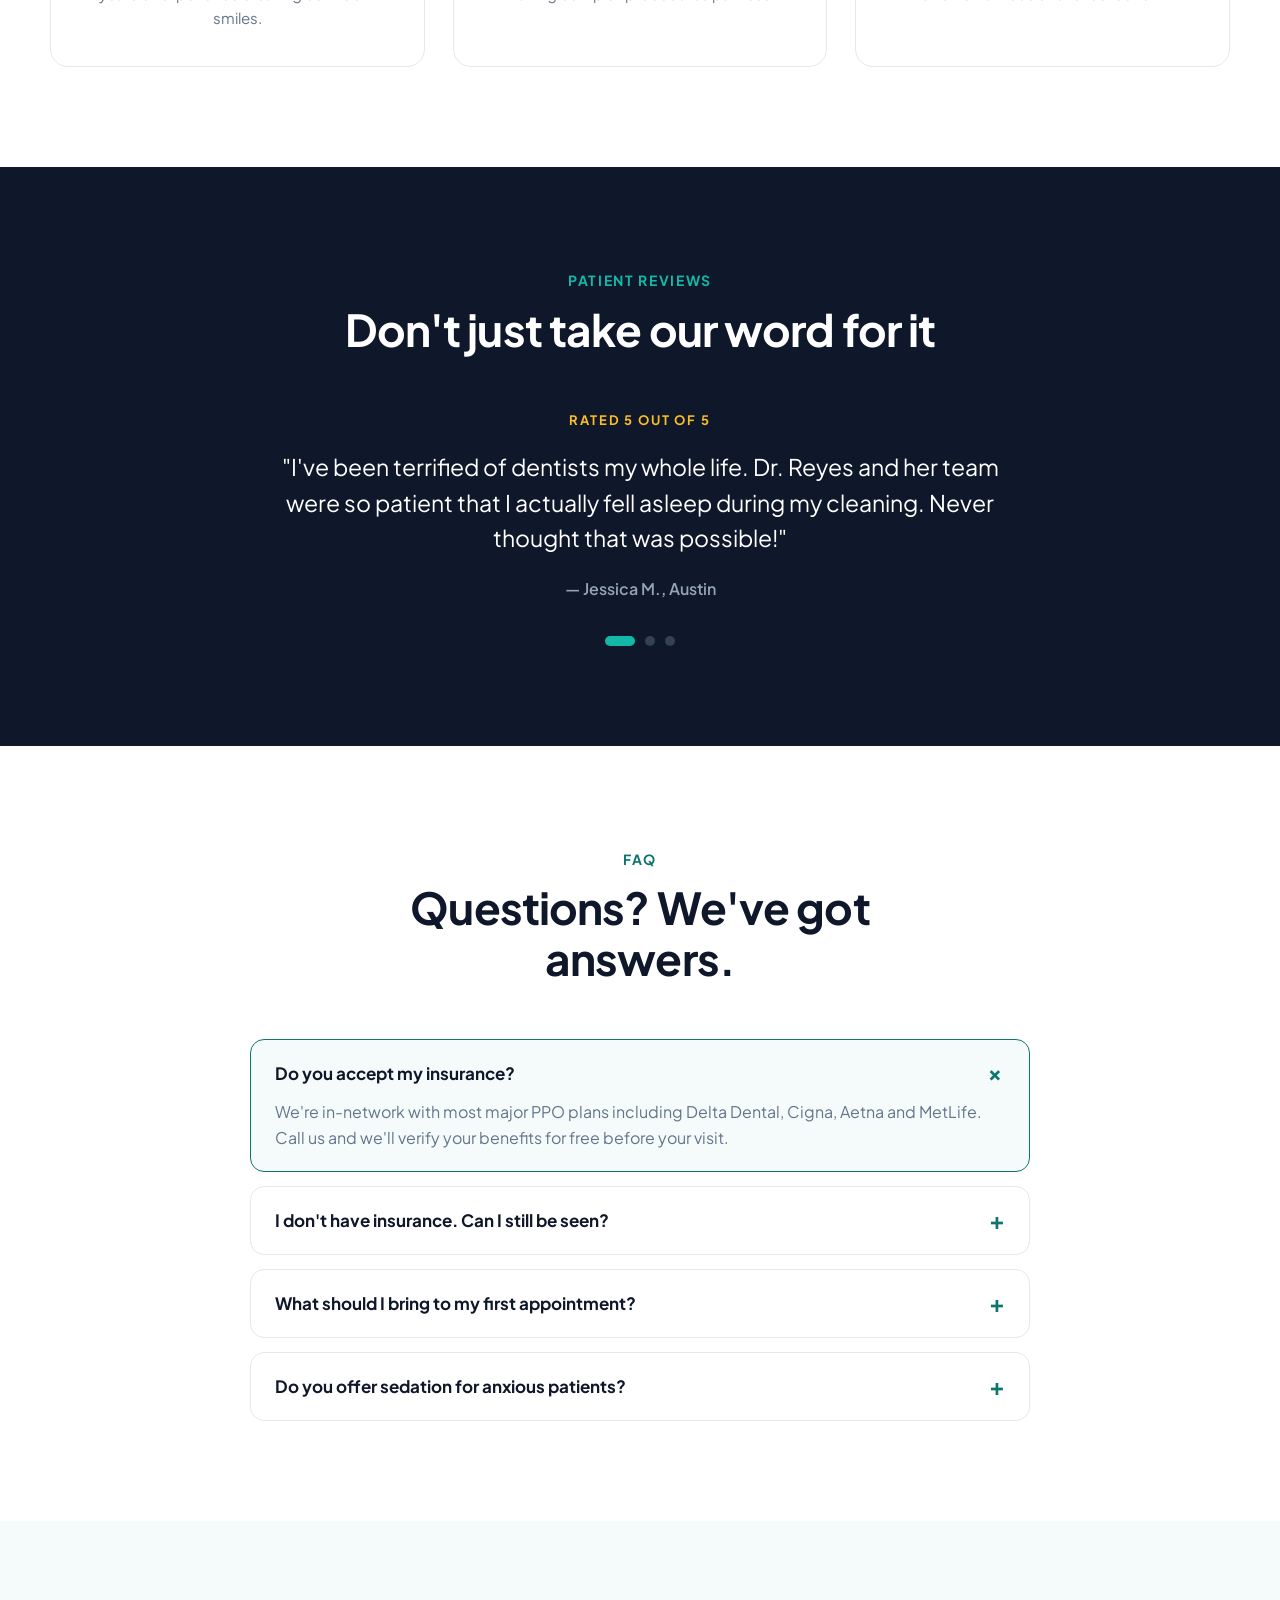
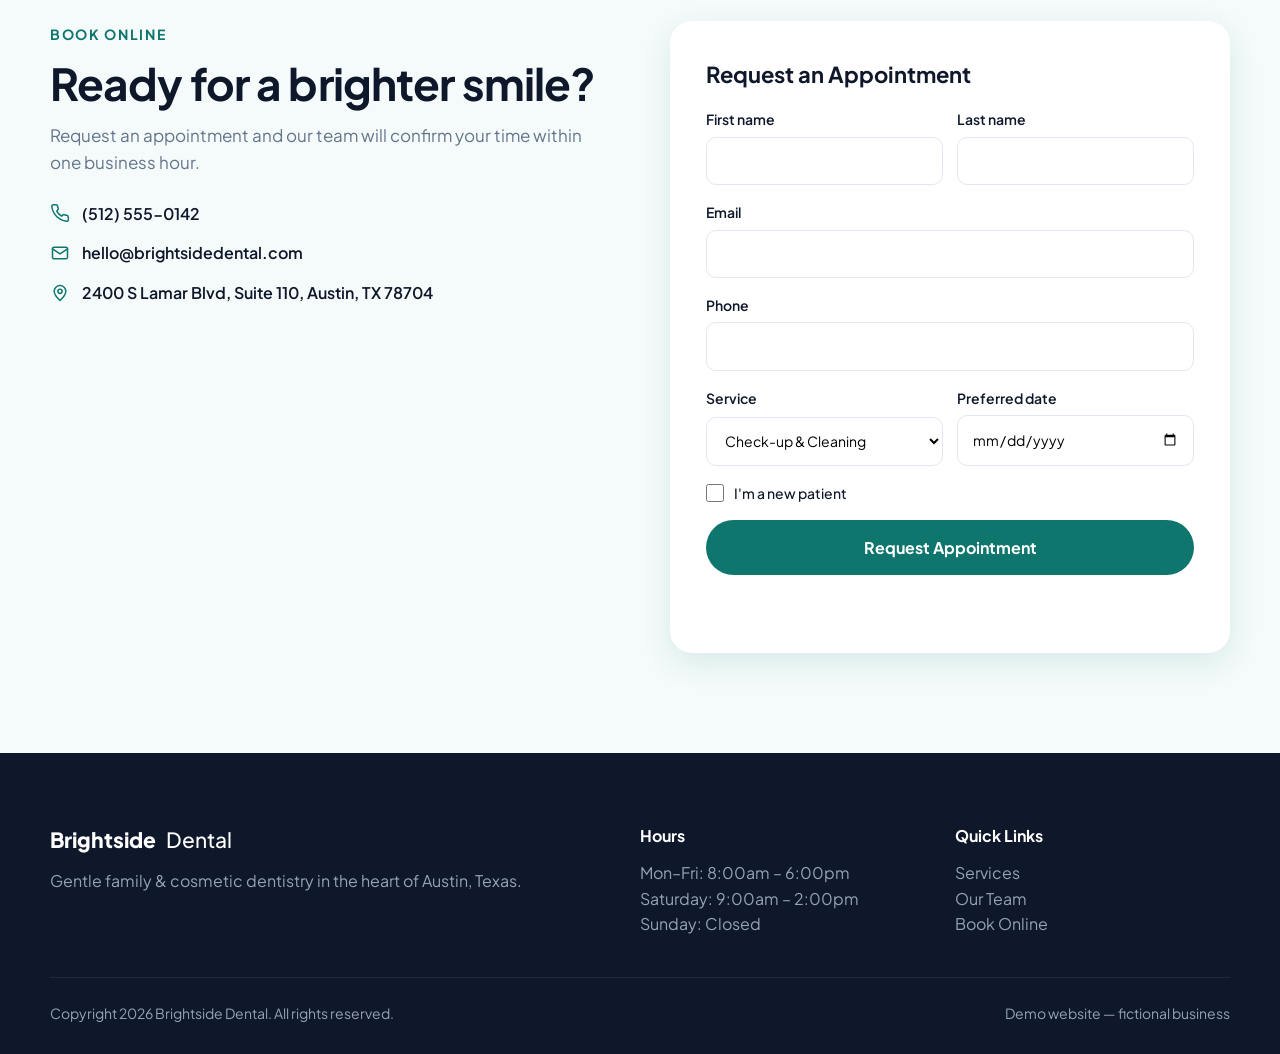
==== commit bbafe29e: "a" ====
--- a/webpages/samples/brightside-dental/index.html
+++ b/webpages/samples/brightside-dental/index.html
@@ -16,9 +16,9 @@
   <!-- Top bar -->
   <div class="topbar">
     <div class="container topbar__inner">
-      <span>📍 2400 S Lamar Blvd, Austin, TX</span>
+      <span>2400 S Lamar Blvd, Austin, TX</span>
       <span>Mon–Fri 8am–6pm · Sat 9am–2pm</span>
-      <a href="tel:+15125550142">📞 (512) 555-0142</a>
+      <a href="tel:+15125550142">(512) 555-0142</a>
     </div>
   </div>
 
@@ -26,7 +26,7 @@
   <header class="header" id="header">
     <div class="demo-bar">
       <span><strong>Demo project</strong><span class="demo-bar__long"> · Fictional business created as a web design sample</span></span>
-      <a href="../index.html">← View portfolio</a>
+      <a href="../index.html">Back to portfolio</a>
     </div>
     <div class="container header__inner">
       <a href="#" class="logo">
@@ -52,7 +52,7 @@
     <section class="hero">
       <div class="container hero__inner">
         <div class="hero__text reveal">
-          <span class="pill">⭐ 4.9 rating from 800+ Austin families</span>
+          <span class="pill">Rated 4.9 / 5 by 800+ Austin families</span>
           <h1>Gentle dental care that makes you <em>smile</em> again.</h1>
           <p>From routine cleanings to complete smile makeovers, our friendly team uses the latest technology to keep your whole family healthy — without the anxiety.</p>
           <div class="hero__actions">
@@ -60,9 +60,9 @@
             <a href="#services" class="btn btn--ghost btn--lg">Explore Services</a>
           </div>
           <ul class="hero__checks">
-            <li>✓ New patients welcome</li>
-            <li>✓ Most insurance accepted</li>
-            <li>✓ Same-day emergencies</li>
+            <li>New patients welcome</li>
+            <li>Most insurance accepted</li>
+            <li>Same-day emergencies</li>
           </ul>
         </div>
         <div class="hero__visual reveal">
@@ -111,40 +111,40 @@
         </div>
         <div class="services">
           <article class="service reveal">
-            <div class="service__icon">🦷</div>
+            <div class="service__icon"><svg class="icon" viewBox="0 0 24 24" aria-hidden="true"><path d="M7 3C4.5 3 3 5 3 7.5c0 3 1.2 5 2 8.5.5 2.5 1 5 2.5 5s1.5-3 2-5 1-2.5 2.5-2.5 2 .5 2.5 2.5.5 5 2 5 2-2.5 2.5-5c.8-3.5 2-5.5 2-8.5C21 5 19.5 3 17 3c-2 0-3 1-5 1S9 3 7 3z"/></svg></div>
             <h3>General Dentistry</h3>
             <p>Check-ups, cleanings, fillings and digital X-rays to keep problems from ever starting.</p>
-            <a href="#book">Book a cleaning →</a>
-          </article>
-          <article class="service reveal">
-            <div class="service__icon">✨</div>
+            <a href="#book">Book a cleaning</a>
+          </article>
+          <article class="service reveal">
+            <div class="service__icon"><svg class="icon" viewBox="0 0 24 24" aria-hidden="true"><path d="M11 4l1.8 5.2L18 11l-5.2 1.8L11 18l-1.8-5.2L4 11l5.2-1.8z"/><path d="M19 2v4M17 4h4"/></svg></div>
             <h3>Teeth Whitening</h3>
             <p>Professional in-office whitening that brightens your smile up to 8 shades in one visit.</p>
-            <a href="#book">Get whiter teeth →</a>
-          </article>
-          <article class="service reveal">
-            <div class="service__icon">😁</div>
-            <h3>Invisalign®</h3>
+            <a href="#book">Get whiter teeth</a>
+          </article>
+          <article class="service reveal">
+            <div class="service__icon"><svg class="icon" viewBox="0 0 24 24" aria-hidden="true"><circle cx="12" cy="12" r="9"/><path d="M8 14s1.5 2 4 2 4-2 4-2M9 9h.01M15 9h.01"/></svg></div>
+            <h3>Invisalign</h3>
             <p>Straighten your teeth discreetly with clear aligners and a custom 3D treatment plan.</p>
-            <a href="#book">Free consultation →</a>
-          </article>
-          <article class="service reveal">
-            <div class="service__icon">🔩</div>
+            <a href="#book">Free consultation</a>
+          </article>
+          <article class="service reveal">
+            <div class="service__icon"><svg class="icon" viewBox="0 0 24 24" aria-hidden="true"><path d="M7 3h10l-1.5 4h-7z"/><path d="M10 7l.8 14h2.4L14 7M9.5 11h5M9.8 14.5h4.4M10.2 18h3.6"/></svg></div>
             <h3>Dental Implants</h3>
             <p>Permanent, natural-looking replacements for missing teeth that last a lifetime.</p>
-            <a href="#book">Learn more →</a>
-          </article>
-          <article class="service reveal">
-            <div class="service__icon">👶</div>
+            <a href="#book">Learn more</a>
+          </article>
+          <article class="service reveal">
+            <div class="service__icon"><svg class="icon" viewBox="0 0 24 24" aria-hidden="true"><path d="M20.8 4.6a5.5 5.5 0 0 0-7.8 0L12 5.7l-1-1.1a5.5 5.5 0 0 0-7.8 7.8l1 1.1L12 21l7.8-7.5 1-1.1a5.5 5.5 0 0 0 0-7.8z"/></svg></div>
             <h3>Kids Dentistry</h3>
             <p>A fun, gentle first experience at the dentist — with prizes after every visit.</p>
-            <a href="#book">Book for your child →</a>
-          </article>
-          <article class="service reveal">
-            <div class="service__icon">🚑</div>
+            <a href="#book">Book for your child</a>
+          </article>
+          <article class="service reveal">
+            <div class="service__icon"><svg class="icon" viewBox="0 0 24 24" aria-hidden="true"><circle cx="12" cy="12" r="9"/><path d="M12 8v8M8 12h8"/></svg></div>
             <h3>Emergency Care</h3>
             <p>Toothache, chipped tooth or lost crown? Call us — we save time for same-day emergencies.</p>
-            <a href="tel:+15125550142">Call now →</a>
+            <a href="tel:+15125550142">Call now</a>
           </article>
         </div>
       </div>
@@ -164,9 +164,9 @@
           <h2>A dental office that actually feels relaxing</h2>
           <p>We built Brightside for people who used to dread the dentist. Noise-cancelling headphones, Netflix on the ceiling, warm blankets and a team that explains every step — before it happens.</p>
           <ul class="features">
-            <li><span>💬</span><div><strong>Clear, upfront pricing</strong><p>You'll know the cost before any treatment begins. No surprise bills.</p></div></li>
-            <li><span>🧑‍⚕️</span><div><strong>Modern technology</strong><p>3D scans, digital X-rays with 90% less radiation and laser treatments.</p></div></li>
-            <li><span>🕒</span><div><strong>Flexible scheduling</strong><p>Early mornings, Saturdays and online booking that takes 60 seconds.</p></div></li>
+            <li><span><svg class="icon" viewBox="0 0 24 24" aria-hidden="true"><path d="M21 15a2 2 0 0 1-2 2H7l-4 4V5a2 2 0 0 1 2-2h14a2 2 0 0 1 2 2z"/></svg></span><div><strong>Clear, upfront pricing</strong><p>You'll know the cost before any treatment begins. No surprise bills.</p></div></li>
+            <li><span><svg class="icon" viewBox="0 0 24 24" aria-hidden="true"><rect x="2" y="4" width="20" height="13" rx="2"/><path d="M8 21h8M12 17v4"/></svg></span><div><strong>Modern technology</strong><p>3D scans, digital X-rays with 90% less radiation and laser treatments.</p></div></li>
+            <li><span><svg class="icon" viewBox="0 0 24 24" aria-hidden="true"><circle cx="12" cy="12" r="9"/><path d="M12 7v5l3 2"/></svg></span><div><strong>Flexible scheduling</strong><p>Early mornings, Saturdays and online booking that takes 60 seconds.</p></div></li>
           </ul>
         </div>
       </div>
@@ -212,17 +212,17 @@
         <div class="slider reveal">
           <div class="slider__track" id="sliderTrack">
             <blockquote class="review">
-              <div class="stars">★★★★★</div>
+              <div class="stars">Rated 5 out of 5</div>
               <p>"I've been terrified of dentists my whole life. Dr. Reyes and her team were so patient that I actually fell asleep during my cleaning. Never thought that was possible!"</p>
               <cite>— Jessica M., Austin</cite>
             </blockquote>
             <blockquote class="review">
-              <div class="stars">★★★★★</div>
+              <div class="stars">Rated 5 out of 5</div>
               <p>"Chipped a tooth on a Saturday morning and they got me in within two hours. Professional, fast and the repair looks perfect."</p>
               <cite>— David R., Round Rock</cite>
             </blockquote>
             <blockquote class="review">
-              <div class="stars">★★★★★</div>
+              <div class="stars">Rated 5 out of 5</div>
               <p>"My kids actually ask when their next dentist visit is. Dr. Patel is amazing with children. Highly recommend for families!"</p>
               <cite>— Amanda K., South Austin</cite>
             </blockquote>
@@ -268,9 +268,9 @@
           <h2>Ready for a brighter smile?</h2>
           <p>Request an appointment and our team will confirm your time within one business hour.</p>
           <ul class="contact-list">
-            <li><span>📞</span><a href="tel:+15125550142">(512) 555-0142</a></li>
-            <li><span>✉️</span><a href="mailto:hello@brightsidedental.com">hello@brightsidedental.com</a></li>
-            <li><span>📍</span>2400 S Lamar Blvd, Suite 110, Austin, TX 78704</li>
+            <li><svg class="icon" viewBox="0 0 24 24" aria-hidden="true"><path d="M22 16.9v3a2 2 0 0 1-2.2 2 19.8 19.8 0 0 1-8.6-3.1 19.5 19.5 0 0 1-6-6A19.8 19.8 0 0 1 2.1 4.2 2 2 0 0 1 4.1 2h3a2 2 0 0 1 2 1.7c.1.9.4 1.8.7 2.7a2 2 0 0 1-.5 2.1L8 9.8a16 16 0 0 0 6 6l1.3-1.3a2 2 0 0 1 2.1-.4c.9.3 1.8.6 2.7.7a2 2 0 0 1 1.7 2z"/></svg><a href="tel:+15125550142">(512) 555-0142</a></li>
+            <li><svg class="icon" viewBox="0 0 24 24" aria-hidden="true"><rect x="3" y="5" width="18" height="14" rx="2"/><path d="M3 7l9 6 9-6"/></svg><a href="mailto:hello@brightsidedental.com">hello@brightsidedental.com</a></li>
+            <li><svg class="icon" viewBox="0 0 24 24" aria-hidden="true"><path d="M12 21s-7-6.2-7-11a7 7 0 0 1 14 0c0 4.8-7 11-7 11z"/><circle cx="12" cy="10" r="2.5"/></svg>2400 S Lamar Blvd, Suite 110, Austin, TX 78704</li>
           </ul>
           <iframe class="map" title="Brightside Dental location" loading="lazy" src="https://maps.google.com/maps?q=2400%20S%20Lamar%20Blvd%20Austin%20TX&z=14&output=embed"></iframe>
         </div>
@@ -319,7 +319,7 @@
       </div>
     </div>
     <div class="container footer__bottom">
-      <span>© <span id="year"></span> Brightside Dental. All rights reserved.</span>
+      <span>Copyright <span id="year"></span> Brightside Dental. All rights reserved.</span>
       <span>Demo website — fictional business</span>
     </div>
   </footer>
--- a/webpages/samples/brightside-dental/styles.css
+++ b/webpages/samples/brightside-dental/styles.css
@@ -75,6 +75,8 @@
 .hero p { font-size: 18px; color: var(--muted); max-width: 540px; margin-bottom: 32px; }
 .hero__actions { display: flex; gap: 14px; flex-wrap: wrap; margin-bottom: 28px; }
 .hero__checks { display: flex; gap: 22px; flex-wrap: wrap; list-style: none; font-weight: 600; font-size: 14px; color: var(--primary); }
+.hero__checks li { display: flex; align-items: center; gap: 8px; }
+.hero__checks li::before { content: ""; width: 6px; height: 6px; border-radius: 50%; background: currentColor; }
 .hero__visual { position: relative; display: grid; place-items: center; min-height: 440px; }
 .hero__blob { position: absolute; width: 400px; height: 400px; background: linear-gradient(135deg, var(--primary-light), var(--primary)); border-radius: 42% 58% 63% 37% / 41% 44% 56% 59%; animation: morph 10s ease-in-out infinite; opacity: .95; }
 .hero__tooth { position: relative; width: 260px; animation: float 5s ease-in-out infinite; filter: drop-shadow(0 20px 30px rgba(0,0,0,.18)); }
@@ -109,7 +111,8 @@
 .services { display: grid; grid-template-columns: repeat(3, 1fr); gap: 24px; }
 .service { padding: 32px; border: 1px solid var(--line); border-radius: var(--radius); transition: .3s; background: #fff; }
 .service:hover { transform: translateY(-6px); box-shadow: var(--shadow); border-color: transparent; }
-.service__icon { width: 58px; height: 58px; display: grid; place-items: center; font-size: 28px; background: var(--primary-soft); border-radius: 16px; margin-bottom: 20px; }
+.icon { width: 26px; height: 26px; flex: none; fill: none; stroke: currentColor; stroke-width: 1.8; stroke-linecap: round; stroke-linejoin: round; }
+.service__icon { width: 58px; height: 58px; display: grid; place-items: center; color: var(--primary); background: var(--primary-soft); border-radius: 16px; margin-bottom: 20px; }
 .service h3 { font-size: 20px; margin-bottom: 8px; }
 .service p { color: var(--muted); margin-bottom: 16px; }
 .service a { font-weight: 700; color: var(--primary); font-size: 15px; }
@@ -124,7 +127,7 @@
 .about__text > p { color: var(--muted); font-size: 17px; margin-bottom: 28px; }
 .features { list-style: none; display: grid; gap: 20px; }
 .features li { display: flex; gap: 16px; }
-.features li > span { flex: none; width: 46px; height: 46px; display: grid; place-items: center; background: #fff; border-radius: 12px; font-size: 22px; box-shadow: 0 4px 12px rgba(0,0,0,.06); }
+.features li > span { flex: none; width: 46px; height: 46px; display: grid; place-items: center; background: #fff; border-radius: 12px; color: var(--primary); box-shadow: 0 4px 12px rgba(0,0,0,.06); }
 .features p { color: var(--muted); font-size: 15px; }
 
 /* Team */
@@ -139,7 +142,7 @@
 .slider { max-width: 760px; margin: 0 auto; overflow: hidden; }
 .slider__track { display: flex; transition: transform .6s cubic-bezier(.65,0,.35,1); }
 .review { flex: 0 0 100%; text-align: center; padding: 0 20px; }
-.stars { color: var(--accent); font-size: 24px; letter-spacing: 4px; margin-bottom: 18px; }
+.stars { color: var(--accent); font-size: 13px; font-weight: 700; letter-spacing: .14em; text-transform: uppercase; margin-bottom: 18px; }
 .review p { font-size: clamp(18px, 2.2vw, 23px); line-height: 1.55; margin-bottom: 20px; }
 .review cite { color: #94a3b8; font-style: normal; font-weight: 600; }
 .slider__dots { display: flex; justify-content: center; gap: 10px; margin-top: 34px; }
@@ -161,6 +164,7 @@
 .booking__info > p { color: var(--muted); font-size: 17px; margin-bottom: 24px; }
 .contact-list { list-style: none; display: grid; gap: 14px; margin-bottom: 26px; font-weight: 600; }
 .contact-list li { display: flex; gap: 12px; align-items: center; }
+.contact-list .icon { width: 20px; height: 20px; color: var(--primary); }
 .contact-list a:hover { color: var(--primary); }
 .map { width: 100%; height: 240px; border: 0; border-radius: var(--radius); }
 .form { background: #fff; padding: 36px; border-radius: 22px; box-shadow: var(--shadow); display: grid; gap: 16px; }
